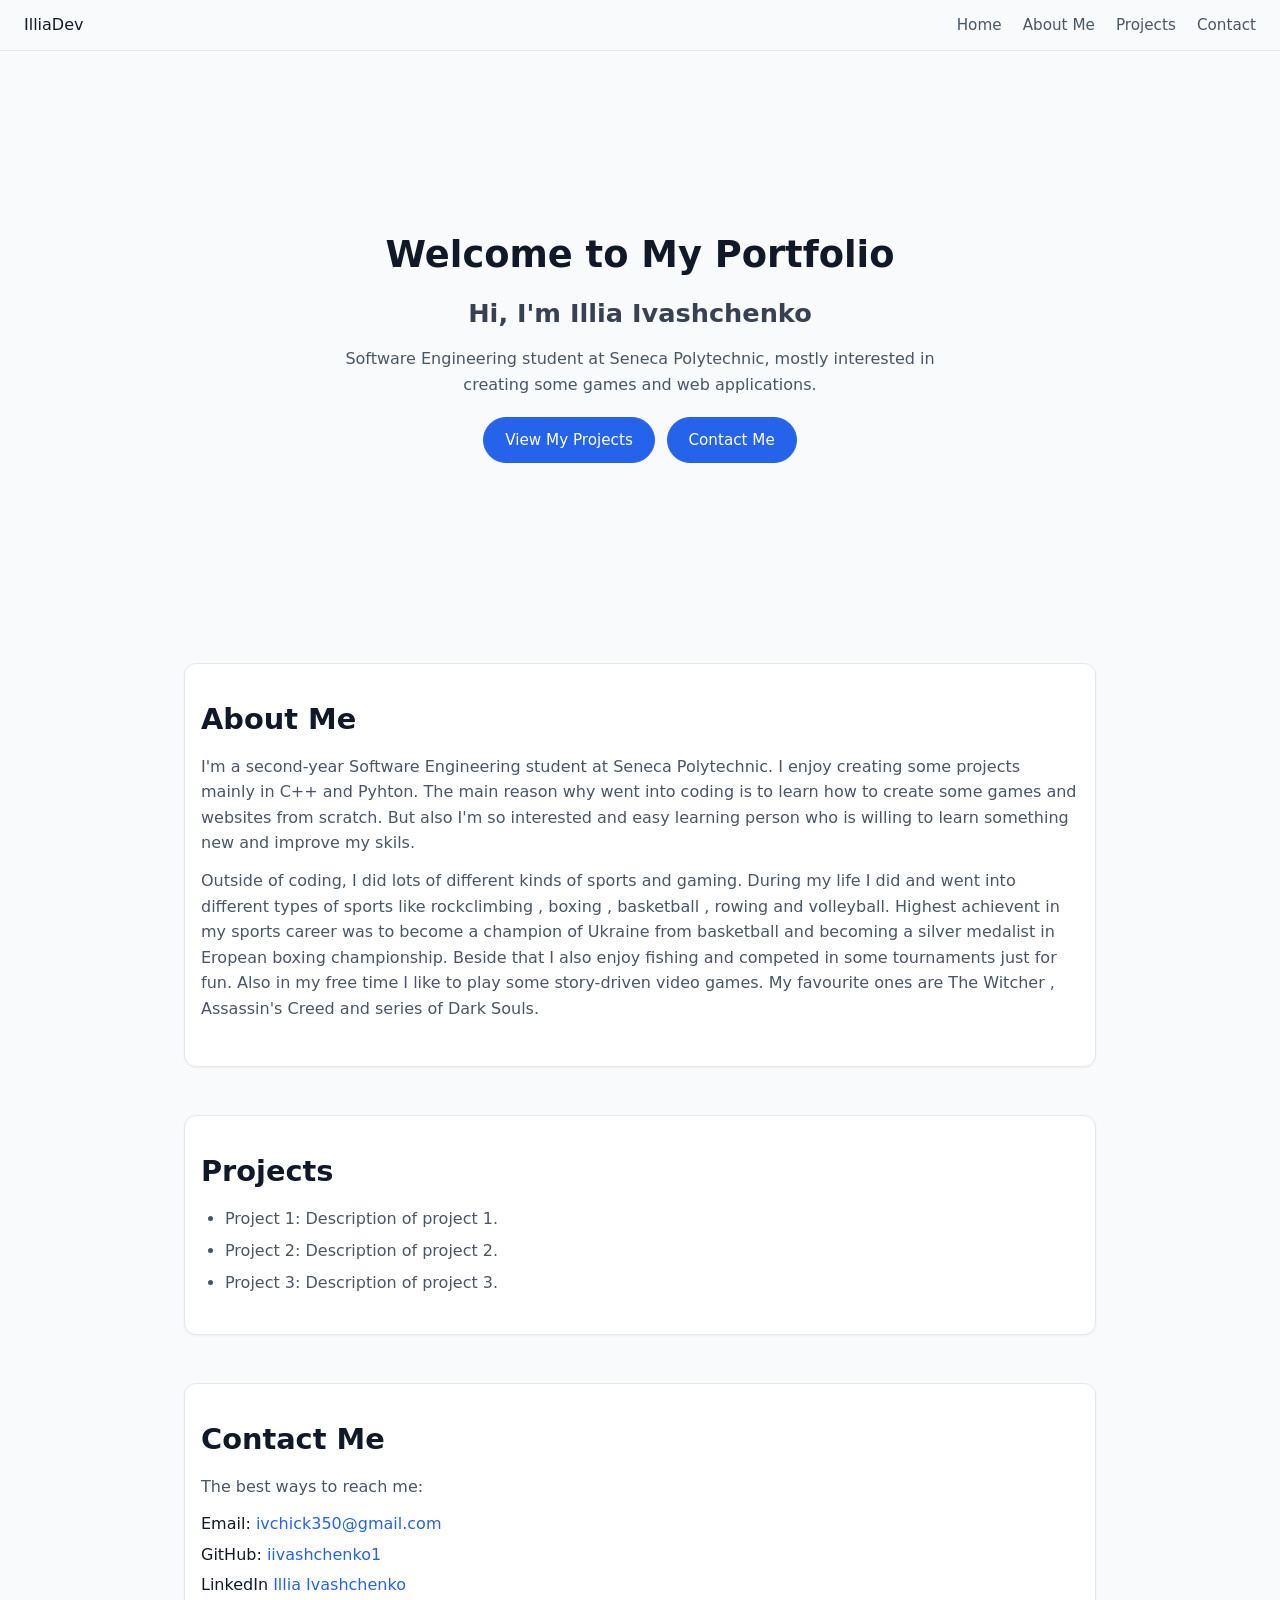
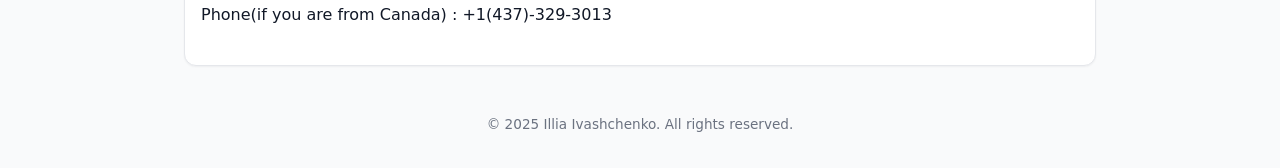
==== Project 1/index.html @ 0531be15 "website" ====
<!--Personal Portfoilio Website-->
<!DOCTYPE html>
<html lang="en">
<head>
    <meta charset="UTF-8">
    <title>Illia Ivashchenko Personal Portfolio</title>
    <link rel="stylesheet" href="styles.css">
</head>
<body>
    <header class = "top-nav">
        <div classs- "logo">Illia<span>Dev</span></div>
        <nav>
            <a href="#home">Home</a>
            <a href="#about">About Me</a>
            <a href="#projects">Projects</a>
            <a href="#contact">Contact</a>
        </nav>
    </header>
<main>
    <section id="home" class="home-section">
        <h1>Welcome to My Portfolio</h1>
        <h2>Hi, I'm Illia Ivashchenko</h2>
        <p>Software Engineering student at Seneca Polytechnic, 
            mostly interested in creating some games and web applications.
        </p>
        <div class="home-buttons">
            <a href="#projects" class="btn">View My Projects</a>
            <a href="#contact" class="btn">Contact Me</a>
        </div>
    </section>

    <section id="about" class="about-section">
        <h2>About Me</h2>
        <p> I'm a second-year Software Engineering student at Seneca Polytechnic.
            I enjoy creating some projects mainly in C++ and Pyhton.
            The main reason why went into coding is to learn how to create 
            some games and websites from scratch. But also 
            I'm so interested and easy learning person 
            who is willing to learn something new and improve my skils.
        </p>
        <p>
            Outside of coding, I did lots of different kinds of sports and gaming.
            During my life I did and went into different types of sports 
            like rockclimbing , boxing , basketball , rowing and volleyball.
            Highest achievent in my sports career was to become a champion of Ukraine from basketball
            and becoming a silver medalist in Eropean boxing championship.
            Beside that I also enjoy fishing and competed in some tournaments just for fun.
            Also in my free time I like to play some story-driven video games.
            My favourite ones are The Witcher , Assassin's Creed and series of Dark Souls.
        </p>
    </section>

    <section id="projects" class="projects-section">
        <h2>Projects</h2>
        <ul>
            <li>Project 1: Description of project 1.</li>
            <li>Project 2: Description of project 2.</li>
            <li>Project 3: Description of project 3.</li>
        </ul>
    </section>

    <section id="contact" class="contact-section">
        <h2>Contact Me</h2>
        <p> The best ways to reach me:</p>   
        <ul>
            <li>Email: <a href = "mailto:ivchick350@gmail.com">ivchick350@gmail.com</a></li>
            <li>GitHub: <a href="https://github.com/iivashchenko1" target = "blank">iivashchenko1</a></li>
            <li>LinkedIn <a href="https://www.linkedin.com/in/illia-ivashchenko-327792289/"> Illia Ivashchenko</a></li>
            <li>Phone(if you are from Canada) : +1(437)-329-3013</li>
        </ul>
</main>
    <footer>
        <p>&copy; 2025 Illia Ivashchenko. All rights reserved.</p>
    </footer>
---- Project 1/styles.css ----
/* Reset / base */
* {
  box-sizing: border-box;
  margin: 0;
  padding: 0;
}

body {
  font-family: system-ui, -apple-system, BlinkMacSystemFont, "Segoe UI", sans-serif;
  line-height: 1.6;
  color: #111827;
  background-color: #f9fafb;
}

/* Top navigation */

.top-nav {
  position: sticky;
  top: 0;
  z-index: 10;
  display: flex;
  justify-content: space-between;
  align-items: center;
  padding: 0.75rem 1.5rem;
  background-color: rgba(249, 250, 251, 0.95);
  backdrop-filter: blur(8px);
  border-bottom: 1px solid #e5e7eb;
}

.logo {
  font-weight: 700;
  font-size: 1.2rem;
}

.logo span {
  color: #2563eb;
}

.top-nav nav a {
  margin-left: 1rem;
  text-decoration: none;
  font-size: 0.95rem;
  color: #4b5563;
}

.top-nav nav a:hover {
  color: #111827;
}

/* Layout */

main {
  max-width: 960px;
  margin: 0 auto;
  padding: 1.5rem;
}

/* Home / hero section */

.home-section {
  min-height: 60vh;
  display: flex;
  flex-direction: column;
  justify-content: center;
  align-items: center;
  text-align: center;
  padding: 2.5rem 1rem;
}

.home-section h1 {
  font-size: 2.3rem;
  margin-bottom: 0.5rem;
}

.home-section h2 {
  font-size: 1.6rem;
  margin-bottom: 0.75rem;
  color: #374151;
}

.home-section p {
  max-width: 640px;
  color: #4b5563;
  margin-bottom: 1.25rem;
}

.home-buttons {
  display: flex;
  flex-wrap: wrap;
  gap: 0.75rem;
  justify-content: center;
}

/* Buttons */

.btn {
  display: inline-block;
  padding: 0.6rem 1.3rem;
  border-radius: 999px;
  border: 1px solid #2563eb;
  background-color: #2563eb;
  color: #ffffff;
  font-size: 0.95rem;
  text-decoration: none;
  transition: background-color 0.15s ease, transform 0.1s ease;
}

.btn:hover {
  background-color: #1d4ed8;
  transform: translateY(-1px);
}

/* Sections */

.about-section,
.projects-section,
.contact-section {
  margin-top: 3rem;
  padding: 2rem 1rem;
  background-color: #ffffff;
  border-radius: 0.75rem;
  border: 1px solid #e5e7eb;
  box-shadow: 0 1px 2px rgba(15, 23, 42, 0.05);
}

.about-section h2,
.projects-section h2,
.contact-section h2 {
  font-size: 1.8rem;
  margin-bottom: 0.75rem;
}

.about-section p {
  color: #4b5563;
  margin-bottom: 0.75rem;
}

/* Projects list */

.projects-section ul {
  list-style: disc;
  padding-left: 1.5rem;
  margin-top: 0.75rem;
}

.projects-section li {
  margin-bottom: 0.4rem;
  color: #4b5563;
}

/* Contact section */

.contact-section p {
  color: #4b5563;
  margin-bottom: 0.5rem;
}

.contact-section ul {
  list-style: none;
  padding-left: 0;
  margin-top: 0.75rem;
}

.contact-section li {
  margin-bottom: 0.3rem;
}

.contact-section a {
  color: #2563eb;
  text-decoration: none;
}

.contact-section a:hover {
  text-decoration: underline;
}

/* Footer */

footer {
  text-align: center;
  padding: 1.5rem 1rem 2rem;
  font-size: 0.85rem;
  color: #6b7280;
}

/* Responsive tweaks */

@media (max-width: 640px) {
  .top-nav {
    flex-direction: column;
    align-items: flex-start;
    gap: 0.5rem;
  }

  .top-nav nav a {
    margin-left: 0.5rem;
  }

  .home-section h1 {
    font-size: 2rem;
  }

  .home-buttons {
    flex-direction: column;
    width: 100%;
  }

  .home-buttons .btn {
    text-align: center;
    width: 100%;
  }
}
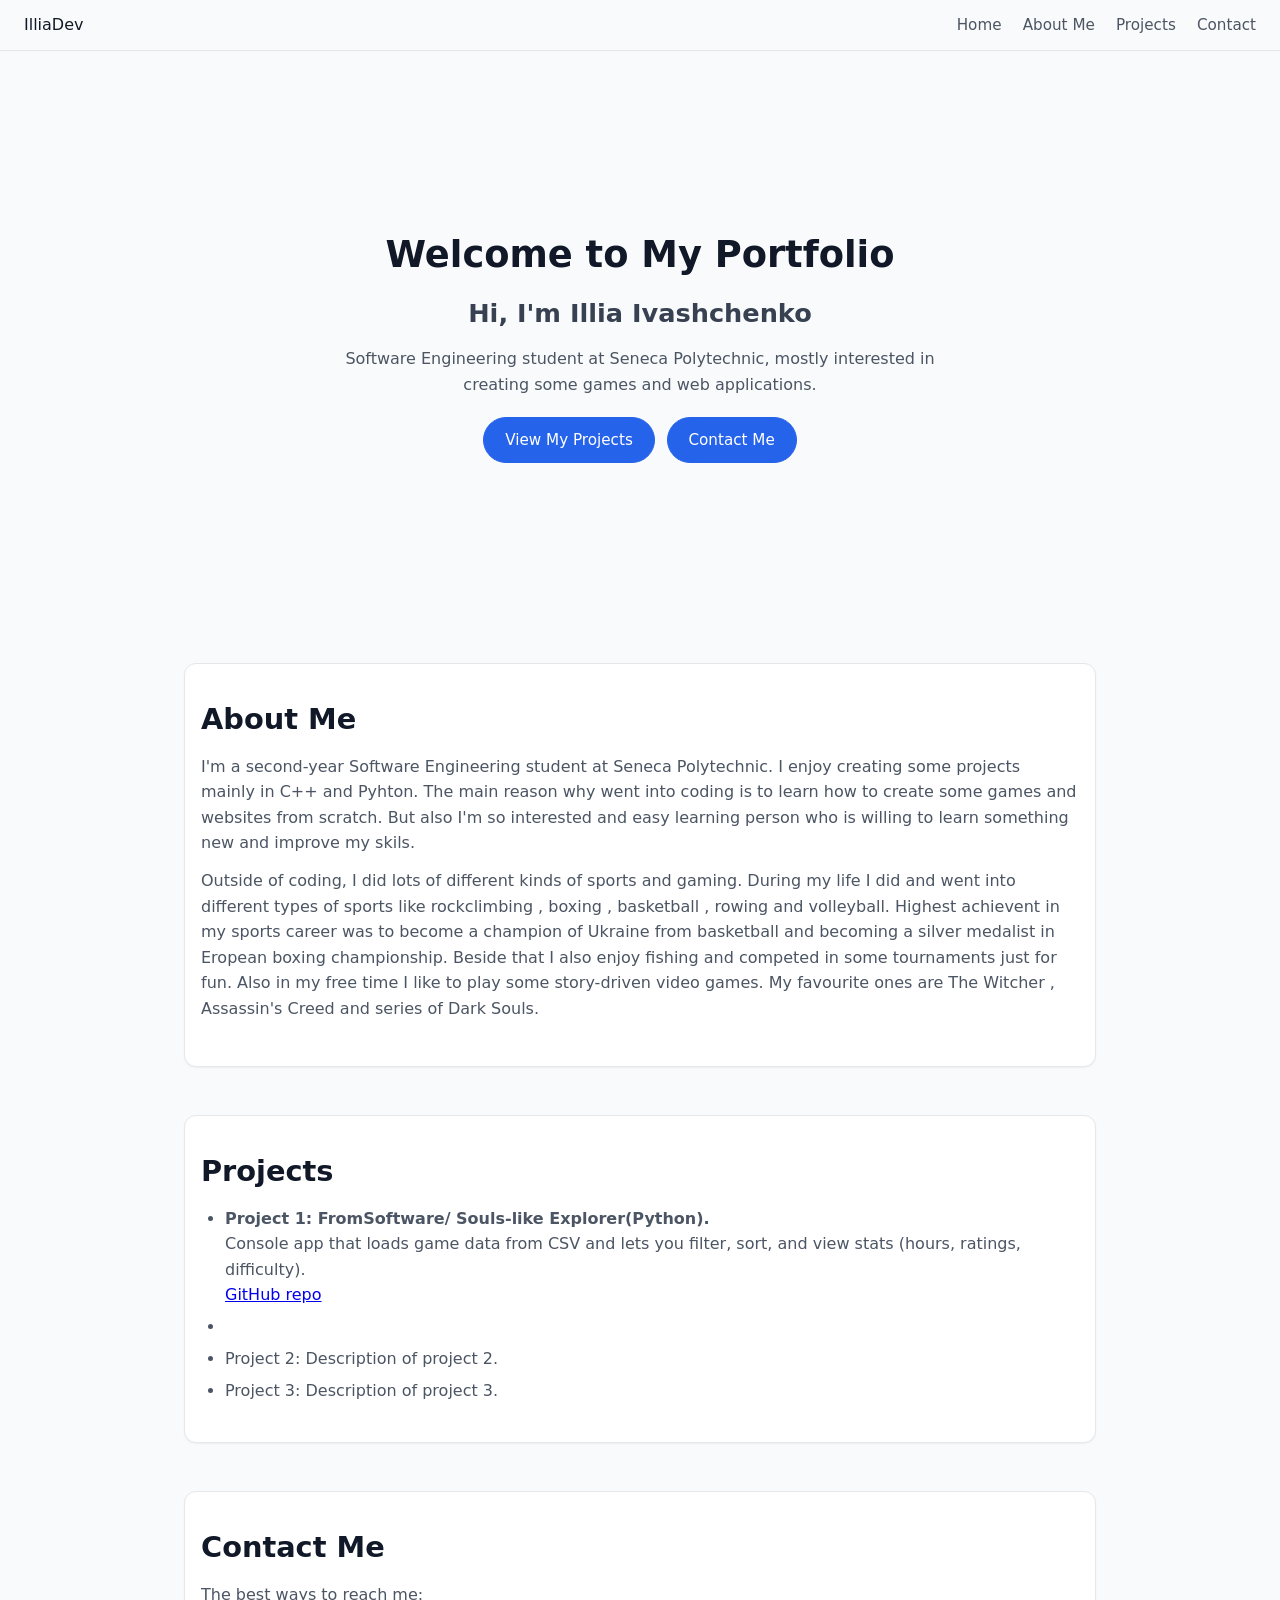
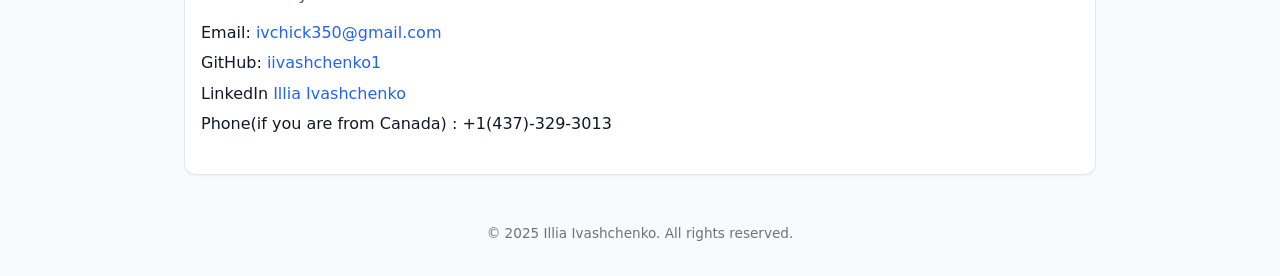
==== commit 40d28818: "project 1" ====
--- a/Project 1/index.html
+++ b/Project 1/index.html
@@ -53,7 +53,11 @@
     <section id="projects" class="projects-section">
         <h2>Projects</h2>
         <ul>
-            <li>Project 1: Description of project 1.</li>
+            <li>
+                <strong>Project 1: FromSoftware/ Souls-like Explorer(Python).</strong><br>
+                Console app that loads game data from CSV and lets you filter, sort, and view stats (hours, ratings, difficulty).<br>
+                <a href="https://github.com/iivashchenko1/Projects-/tree/main/Project1/fromsoftware-stats" target="_blank">GitHub repo</a>
+            <li>
             <li>Project 2: Description of project 2.</li>
             <li>Project 3: Description of project 3.</li>
         </ul>
